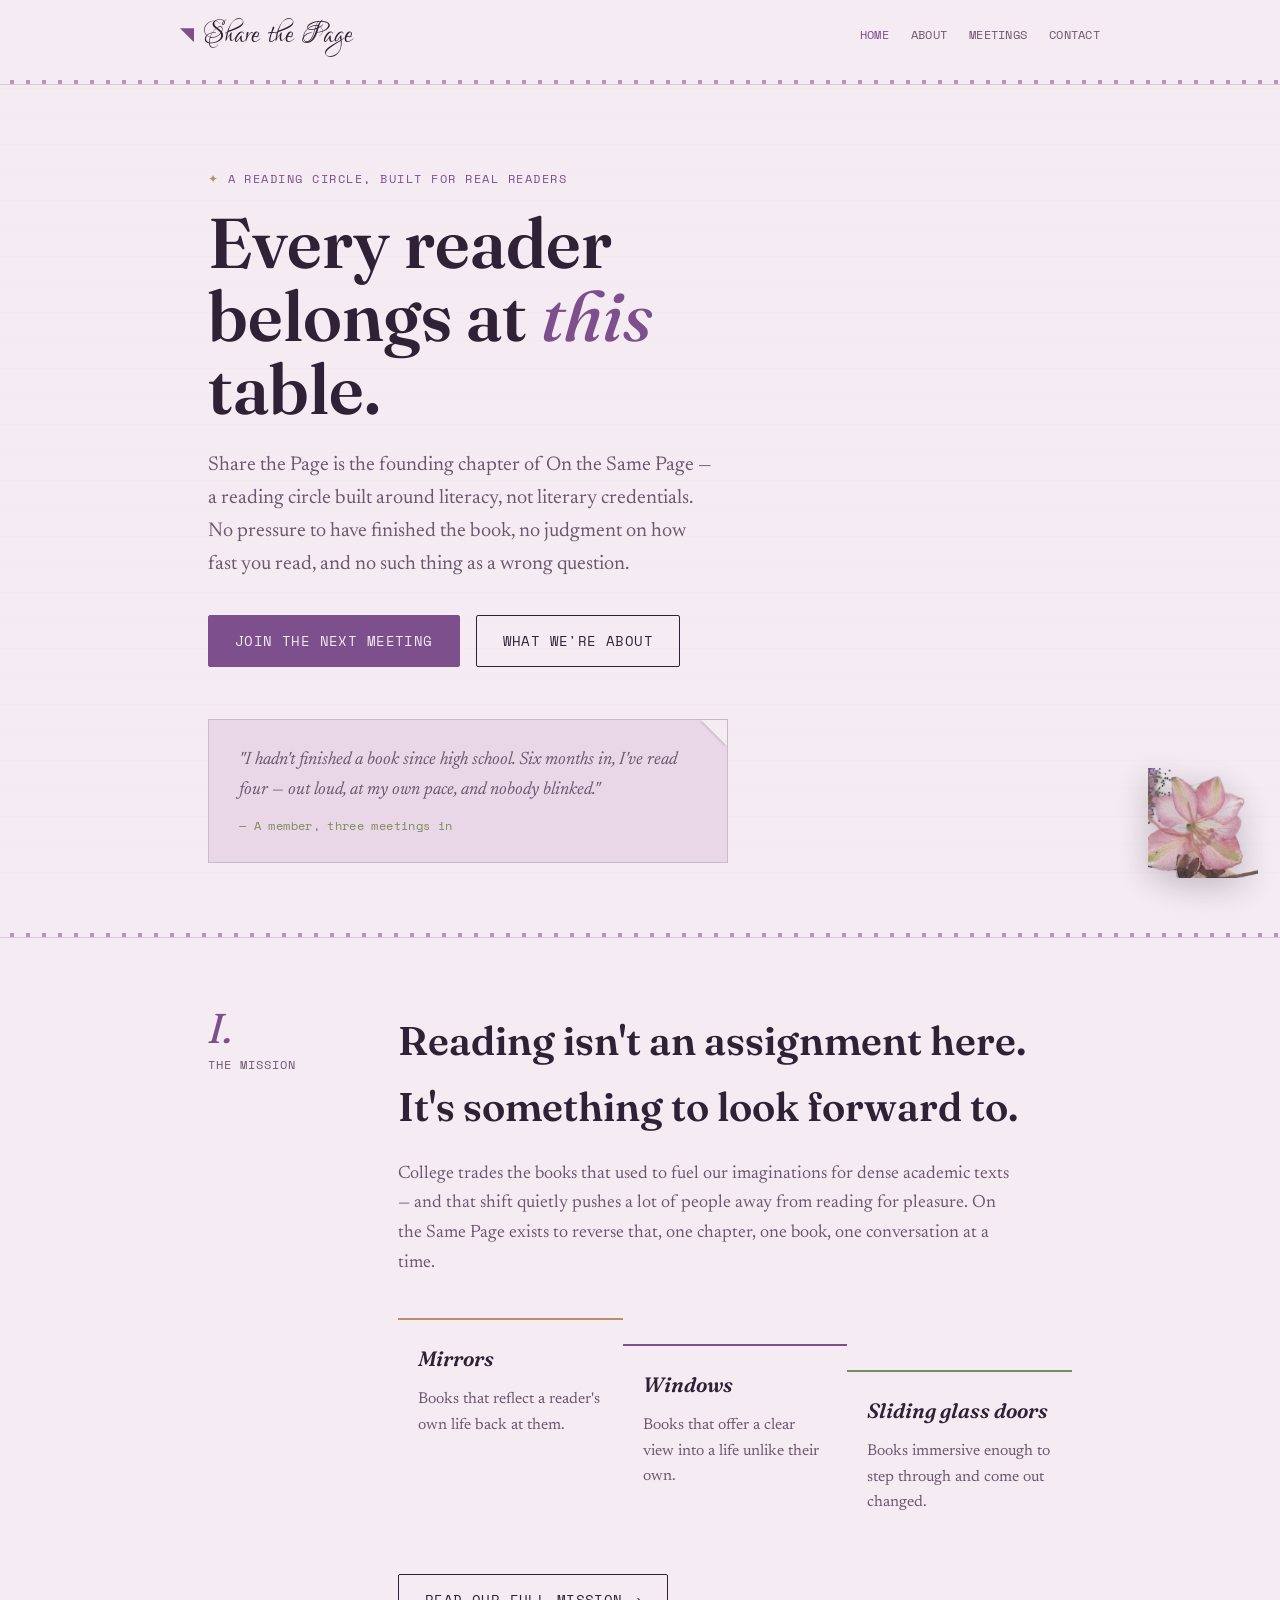
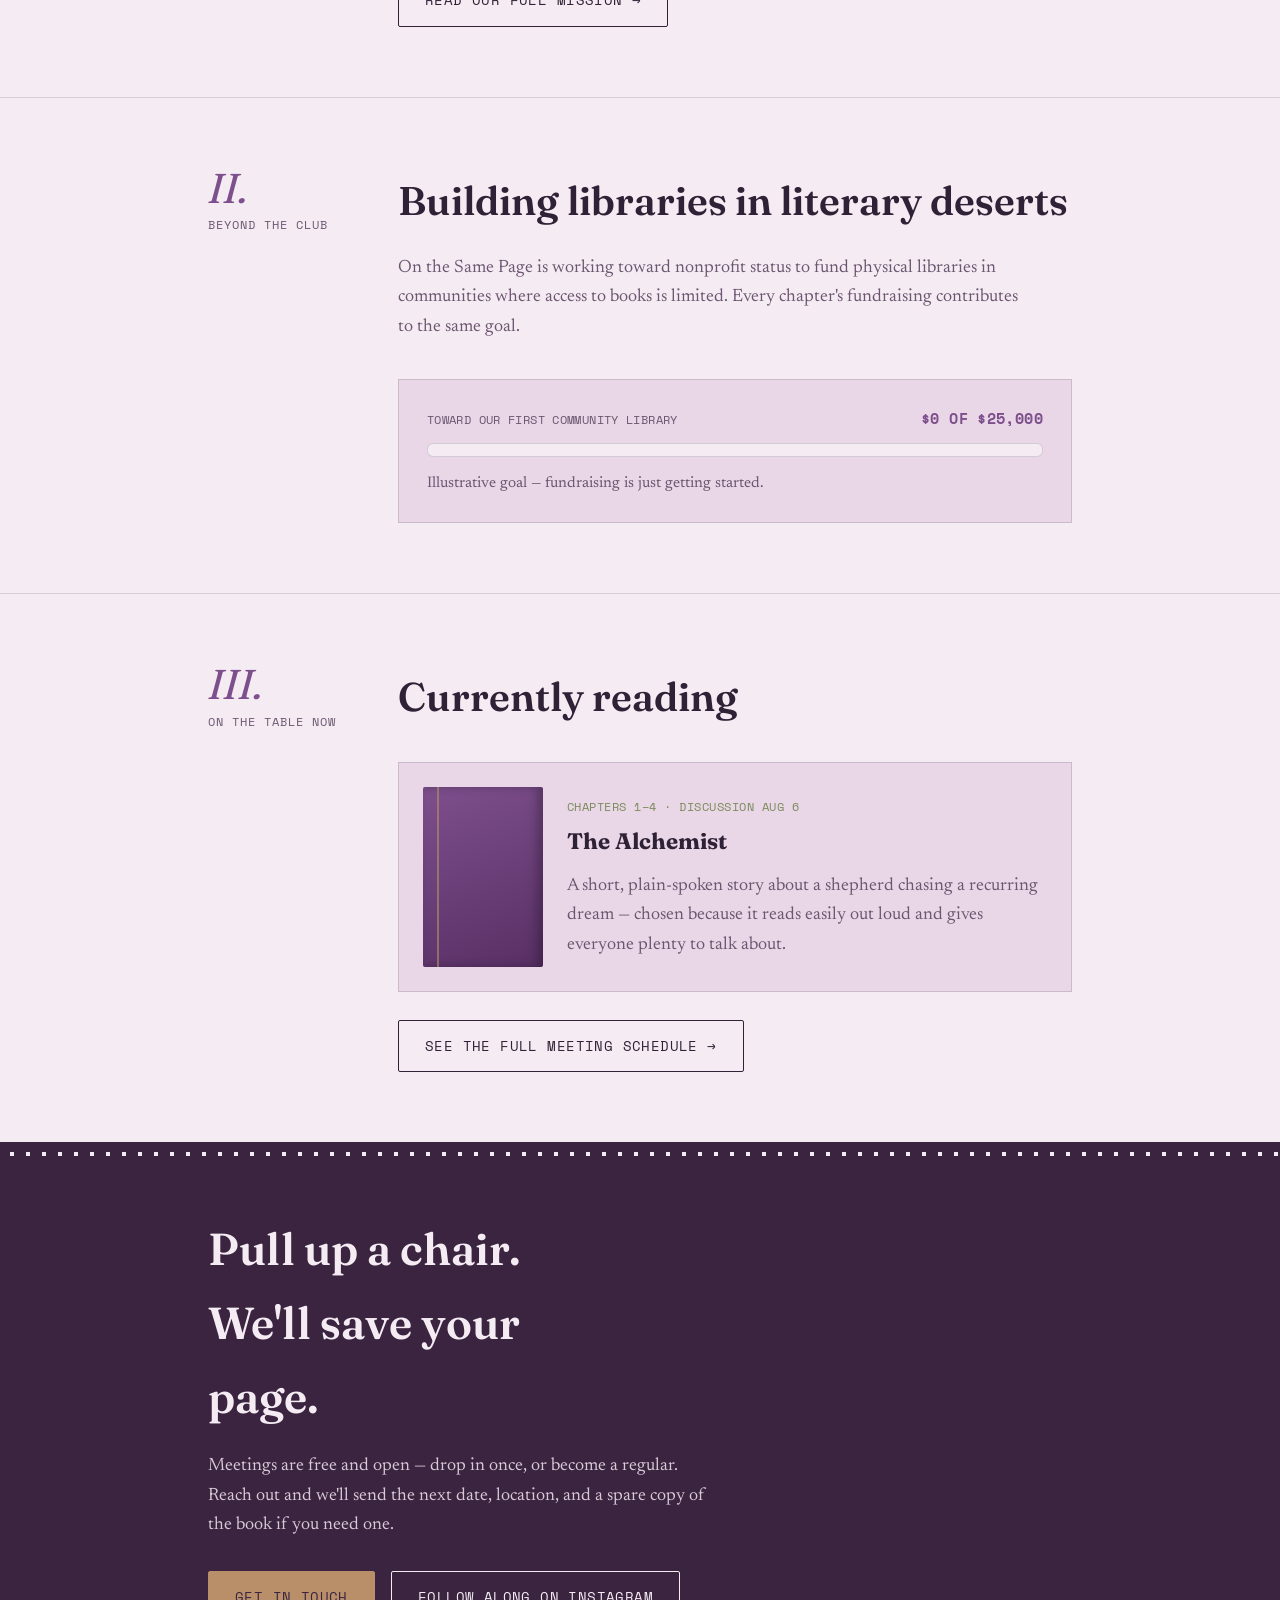
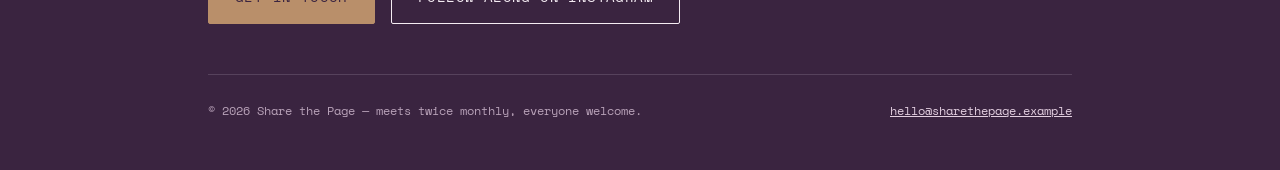
==== index.html @ f26d0d40 "Add files via upload" ====
<!DOCTYPE html>
<html lang="en">
<head>
<meta charset="UTF-8">
<meta name="viewport" content="width=device-width, initial-scale=1.0">
<title>Share the Page — A literacy-first reading circle</title>
<link rel="preconnect" href="https://fonts.googleapis.com">
<link rel="preconnect" href="https://fonts.gstatic.com" crossorigin>
<link href="https://fonts.googleapis.com/css2?family=Fraunces:ital,opsz,wght@0,9..144,400;0,9..144,600;0,9..144,700;1,9..144,500&family=Newsreader:ital,wght@0,400;0,500;1,400&family=Space+Mono:wght@400;700&family=Caveat:wght@500;700&family=Lovers+Quarrel&display=swap" rel="stylesheet">
<link rel="stylesheet" href="styles.css">
</head>
<body>

<header class="site">
  <div class="wrap nav">
    <a href="index.html" class="brand"><span class="fold"></span>Share the Page</a>
    <nav class="links">
      <a href="index.html" class="active">Home</a>
      <a href="about.html">About</a>
      <a href="meetings.html">Meetings</a>
      <a href="contact.html">Contact</a>
    </nav>
  </div>
  <div class="dot-strip"></div>
</header>

<section class="hero" id="top">
  <div class="wrap">
    <span class="eyebrow"><span class="spark">✦</span> A reading circle, built for real readers</span>
    <h1>Every reader belongs at <em>this</em> table.</h1>
    <p class="lede">Share the Page is the founding chapter of On the Same Page — a reading circle built around literacy, not literary credentials. No pressure to have finished the book, no judgment on how fast you read, and no such thing as a wrong question.</p>
    <div class="cta-row">
      <a href="contact.html" class="btn primary">Join the next meeting</a>
      <a href="about.html" class="btn ghost">What we're about</a>
    </div>
    <div class="fold-card">
      "I hadn't finished a book since high school. Six months in, I've read four — out loud, at my own pace, and nobody blinked."
      <cite>— A member, three meetings in</cite>
    </div>
  </div>
</section>

<div class="dot-strip"></div>

<section class="chapter">
  <div class="wrap chapter-grid">
    <div class="margin-col">
      <span class="num">I.</span>
      <span class="label">The mission</span>
    </div>
    <div>
      <h2>Reading isn't an assignment here. It's something to look forward to.</h2>
      <p>College trades the books that used to fuel our imaginations for dense academic texts — and that shift quietly pushes a lot of people away from reading for pleasure. On the Same Page exists to reverse that, one chapter, one book, one conversation at a time.</p>
      <div class="framework">
        <div class="framework-card">
          <h3>Mirrors</h3>
          <p>Books that reflect a reader's own life back at them.</p>
        </div>
        <div class="framework-card">
          <h3>Windows</h3>
          <p>Books that offer a clear view into a life unlike their own.</p>
        </div>
        <div class="framework-card">
          <h3>Sliding glass doors</h3>
          <p>Books immersive enough to step through and come out changed.</p>
        </div>
      </div>
      <div class="cta-row" style="margin-top:36px;">
        <a href="about.html" class="btn ghost">Read our full mission →</a>
      </div>
    </div>
  </div>
</section>

<section class="chapter">
  <div class="wrap chapter-grid">
    <div class="margin-col">
      <span class="num">II.</span>
      <span class="label">Beyond the club</span>
    </div>
    <div>
      <h2>Building libraries in literary deserts</h2>
      <p>On the Same Page is working toward nonprofit status to fund physical libraries in communities where access to books is limited. Every chapter's fundraising contributes to the same goal.</p>
      <div class="fund">
        <div class="fund-top">
          <span>Toward our first community library</span>
          <strong>$0 of $25,000</strong>
        </div>
        <div class="fund-track"><div class="fund-fill" style="width:0%;"></div></div>
        <p class="fund-note">Illustrative goal — fundraising is just getting started.</p>
      </div>
    </div>
  </div>
</section>

<section class="chapter">
  <div class="wrap chapter-grid">
    <div class="margin-col">
      <span class="num">III.</span>
      <span class="label">On the table now</span>
    </div>
    <div>
      <h2>Currently reading</h2>
      <div class="book-card">
        <div class="spine"></div>
        <div>
          <span class="meta">Chapters 1–4 · Discussion Aug 6</span>
          <h3>The Alchemist</h3>
          <p>A short, plain-spoken story about a shepherd chasing a recurring dream — chosen because it reads easily out loud and gives everyone plenty to talk about.</p>
        </div>
      </div>
      <div class="cta-row" style="margin-top:28px;">
        <a href="meetings.html" class="btn ghost">See the full meeting schedule →</a>
      </div>
    </div>
  </div>
</section>

<section class="join" id="join">
  <div class="dot-strip dark" style="position:absolute; top:0; left:0; right:0;"></div>
  <div class="wrap">
    <h2>Pull up a chair. We'll save your page.</h2>
    <p>Meetings are free and open — drop in once, or become a regular. Reach out and we'll send the next date, location, and a spare copy of the book if you need one.</p>
    <div class="cta-row">
      <a href="contact.html" class="btn primary">Get in touch</a>
      <a href="#" class="btn ghost">Follow along on Instagram</a>
    </div>
    <footer>
      <span>© 2026 Share the Page — meets twice monthly, everyone welcome.</span>
      <a href="mailto:hello@sharethepage.example">hello@sharethepage.example</a>
    </footer>
  </div>
</section>

<img src="flower.png" alt="" aria-hidden="true" class="spin-flower" id="spinFlower">

</body>
<script>
  (function(){
    var flower = document.getElementById('spinFlower');
    if(!flower) return;
    var reduceMotion = window.matchMedia('(prefers-reduced-motion: reduce)').matches;
    if(reduceMotion) return;
    var ticking = false;
    function update(){
      var angle = (window.scrollY * 0.35) % 360;
      flower.style.transform = 'rotate(' + angle + 'deg)';
      ticking = false;
    }
    window.addEventListener('scroll', function(){
      if(!ticking){
        window.requestAnimationFrame(update);
        ticking = true;
      }
    }, {passive:true});
  })();
</script>
</html>
---- styles.css ----
:root{
    --paper: #f5ecf3;
    --paper-dark: #e9d7e7;
    --ink: #2f2136;
    --ink-soft: #6c5670;
    --plum: #7d4f8c;
    --plum-deep: #582f65;
    --gold: #b98f6a;
    --moss: #7c8b5d;
    --dot-dark: #3a2440;
    --rule: rgba(47,33,54,0.16);
    --max: 920px;
  }
  *{box-sizing:border-box;}
  html{scroll-behavior:smooth;}
  body{
    margin:0;
    background:var(--paper);
    color:var(--ink);
    font-family:'Newsreader', serif;
    font-size:18px;
    line-height:1.65;
    -webkit-font-smoothing:antialiased;
  }
  @media (prefers-reduced-motion: reduce){
    html{scroll-behavior:auto;}
    *{animation-duration:0.001ms !important; transition-duration:0.001ms !important;}
  }
  a{color:var(--plum);}
  a:focus-visible, button:focus-visible{outline:2px solid var(--moss); outline-offset:3px;}

  .wrap{max-width:var(--max); margin:0 auto; padding:0 28px;}

  /* faint page texture */
  body::before{
    content:"";
    position:fixed; inset:0;
    background-image: repeating-linear-gradient(0deg, transparent, transparent 27px, rgba(47,33,54,0.025) 28px);
    pointer-events:none;
    z-index:0;
  }

  /* Y2K polka-dot strip, used as a recurring motif tying back to the pressed-flower stationery */
  .dot-strip{
    height:14px;
    background-image: radial-gradient(var(--plum) 2.2px, transparent 2.2px);
    background-size: 16px 16px;
    background-position: 4px 4px;
    opacity:0.55;
  }
  .dot-strip.dark{
    background-color:var(--dot-dark);
    background-image: radial-gradient(#f5ecf3 2.2px, transparent 2.2px);
    opacity:1;
    height:18px;
  }

  header.site{
    position:sticky; top:0; z-index:20;
    background:var(--paper);
    border-bottom:1px solid var(--rule);
  }
  .nav{
    display:flex; align-items:center; justify-content:space-between;
    padding:16px 0;
  }
  .brand{
    font-family:'Lovers Quarrel', cursive;
    font-weight:400;
    font-size:2.4rem;
    letter-spacing:0.015em;
    line-height:1;
    text-decoration:none;
    color:var(--ink);
    display:flex; align-items:center; gap:10px;
  }
  .brand .fold{
    width:14px;height:14px;
    background:var(--plum);
    clip-path: polygon(0 0, 100% 0, 100% 100%);
    display:inline-block;
  }
  nav.links{display:flex; gap:22px; font-family:'Space Mono', monospace; font-size:0.78rem; letter-spacing:0.02em;}
  nav.links a{color:var(--ink-soft); text-decoration:none; text-transform:uppercase;}
  nav.links a:hover{color:var(--plum);}
  @media (max-width:640px){ nav.links{display:none;} }
  @media (max-width:480px){ .brand{font-size:1.9rem;} }

  /* HERO */
  .hero{
    position:relative;
    padding:80px 0 60px;
    overflow:hidden;
  }
  .hero .eyebrow{
    font-family:'Space Mono', monospace;
    font-size:0.78rem;
    letter-spacing:0.12em;
    text-transform:uppercase;
    color:var(--plum);
    margin-bottom:18px;
    display:inline-flex;
    align-items:center;
    gap:8px;
  }
  .hero .eyebrow .spark{color:var(--gold); font-size:0.95em;}
  .hero h1{
    font-family:'Fraunces', serif;
    font-optical-sizing:auto;
    font-weight:600;
    font-size:clamp(2.6rem, 6vw, 4.4rem);
    line-height:1.03;
    margin:0 0 24px;
    max-width:11ch;
  }
  .hero h1 em{
    font-style:italic;
    font-weight:500;
    color:var(--plum);
  }
  .hero p.lede{
    font-size:1.25rem;
    color:var(--ink-soft);
    max-width:46ch;
    margin:0 0 34px;
  }
  .cta-row{display:flex; gap:16px; flex-wrap:wrap;}
  .btn{
    font-family:'Space Mono', monospace;
    font-size:0.85rem;
    letter-spacing:0.03em;
    text-transform:uppercase;
    text-decoration:none;
    padding:14px 26px;
    border-radius:2px;
    display:inline-block;
    border:1px solid var(--ink);
    transition:transform 0.15s ease, background 0.15s ease, color 0.15s ease;
  }
  .btn.primary{background:var(--plum); border-color:var(--plum); color:var(--paper);}
  .btn.primary:hover{background:var(--plum-deep); transform:translateY(-1px);}
  .btn.ghost{color:var(--ink); background:transparent;}
  .btn.ghost:hover{background:var(--ink); color:var(--paper); transform:translateY(-1px);}

  /* Dog-eared card signature, used in hero */
  .fold-card{
    margin-top:52px;
    background:var(--paper-dark);
    border:1px solid var(--rule);
    padding:26px 30px;
    max-width:520px;
    position:relative;
    font-family:'Newsreader', serif;
    font-style:italic;
    color:var(--ink-soft);
  }
  .fold-card::after{
    content:"";
    position:absolute; top:0; right:0;
    width:0; height:0;
    border-style:solid;
    border-width:0 26px 26px 0;
    border-color:transparent var(--paper) transparent transparent;
    filter:drop-shadow(-1px 1px 1px rgba(0,0,0,0.14));
  }
  .fold-card cite{
    display:block; margin-top:10px; font-style:normal;
    font-family:'Space Mono', monospace; font-size:0.75rem; color:var(--moss); letter-spacing:0.03em;
  }

  /* CHAPTER layout: marginalia + content */
  .chapter{
    padding:70px 0;
    border-top:1px solid var(--rule);
    position:relative;
  }
  .chapter-grid{
    display:grid;
    grid-template-columns: 150px 1fr;
    gap:40px;
  }
  @media (max-width:760px){
    .chapter-grid{grid-template-columns:1fr;}
    .margin-col{margin-bottom:22px;}
  }
  .margin-col{
    font-family:'Space Mono', monospace;
    font-size:0.78rem;
    color:var(--ink-soft);
  }
  .margin-col .num{
    font-family:'Fraunces', serif;
    font-style:italic;
    font-size:2.6rem;
    color:var(--plum);
    display:block;
    line-height:1;
    margin-bottom:6px;
  }
  .margin-col .label{text-transform:uppercase; letter-spacing:0.08em;}

  .chapter h2{
    font-family:'Fraunces', serif;
    font-weight:600;
    font-size:clamp(1.8rem, 3.4vw, 2.5rem);
    margin:0 0 20px;
  }
  .chapter p{color:var(--ink-soft); max-width:62ch;}

  /* scribble annotation - signature detail */
  .scribble{
    font-family:'Caveat', cursive;
    font-size:1.35rem;
    color:var(--moss);
    display:inline-block;
    transform:rotate(-2deg);
    margin-top:6px;
  }
  .scribble .butterfly{font-family: initial; font-style:normal;}

  .pillars{
    display:grid;
    grid-template-columns:repeat(3, 1fr);
    gap:26px;
    margin-top:36px;
  }
  @media (max-width:700px){ .pillars{grid-template-columns:1fr;} }
  .pillar{
    border-left:2px solid var(--gold);
    padding-left:18px;
  }
  .pillar h3{
    font-family:'Fraunces', serif;
    font-weight:600;
    font-size:1.15rem;
    margin:0 0 8px;
  }
  .pillar p{margin:0; font-size:0.98rem;}

  /* How it works - steps as book stages, not generic numbers, since a meeting genuinely has a sequence */
  .steps{list-style:none; padding:0; margin:36px 0 0; counter-reset:step;}
  .steps li{
    counter-increment:step;
    display:grid;
    grid-template-columns:56px 1fr;
    gap:18px;
    padding:20px 0;
    border-top:1px dashed var(--rule);
  }
  .steps li:first-child{border-top:none;}
  .steps li::before{
    content: counter(step);
    font-family:'Fraunces', serif;
    font-style:italic;
    font-size:1.6rem;
    color:var(--gold);
  }
  .steps h3{margin:0 0 4px; font-family:'Fraunces', serif; font-weight:600; font-size:1.1rem;}
  .steps p{margin:0; color:var(--ink-soft); font-size:0.98rem;}

  /* Currently reading card */
  .book-card{
    display:grid;
    grid-template-columns:120px 1fr;
    gap:24px;
    background:var(--paper-dark);
    border:1px solid var(--rule);
    padding:24px;
    margin-top:32px;
    align-items:center;
  }
  @media (max-width:600px){ .book-card{grid-template-columns:1fr;} }
  .spine{
    width:100%;
    aspect-ratio:2/3;
    background: linear-gradient(160deg, var(--plum), var(--plum-deep));
    border-radius:2px;
    position:relative;
    box-shadow: inset -6px 0 10px rgba(0,0,0,0.25);
  }
  .spine::after{
    content:"";
    position:absolute; left:14px; top:0; bottom:0; width:2px;
    background:var(--gold); opacity:0.6;
  }
  .book-card h3{font-family:'Fraunces', serif; font-size:1.4rem; margin:0 0 4px;}
  .book-card .meta{font-family:'Space Mono', monospace; font-size:0.78rem; color:var(--moss); text-transform:uppercase; letter-spacing:0.04em;}
  .book-card p{margin:12px 0 0; color:var(--ink-soft);}

  .schedule{margin-top:28px; border-top:1px solid var(--rule);}
  .schedule .row{
    display:flex; justify-content:space-between; gap:16px;
    padding:14px 0; border-bottom:1px solid var(--rule);
    font-family:'Space Mono', monospace; font-size:0.85rem;
  }
  .schedule .row span:first-child{color:var(--ink-soft);}

  /* voices/testimonials as marginalia notes */
  .voices{
    margin-top:36px;
    display:grid;
    grid-template-columns:repeat(3,1fr);
    gap:28px;
  }
  @media (max-width:760px){ .voices{grid-template-columns:1fr;} }
  .voice{
    background:transparent;
    border-left:2px solid var(--rule);
    padding-left:16px;
  }
  .voice p{font-style:italic; color:var(--ink); margin:0 0 8px;}
  .voice .who{font-family:'Space Mono', monospace; font-size:0.75rem; color:var(--ink-soft); text-transform:uppercase; letter-spacing:0.03em;}

  /* Join / footer — dark plum with cream polka dots, echoing the brown polka-dot fabric reference */
  .join{
    background:var(--dot-dark);
    color:var(--paper);
    padding:70px 0 50px;
    position:relative;
  }
  .join h2{
    font-family:'Fraunces', serif;
    font-weight:600;
    font-size:clamp(1.9rem, 4vw, 2.8rem);
    margin:0 0 18px;
    max-width:14ch;
  }
  .join p{color:#d9c8d6; max-width:50ch; margin:0 0 30px;}
  .join .btn.primary{background:var(--gold); border-color:var(--gold); color:var(--dot-dark);}
  .join .btn.primary:hover{background:#cba374;}
  .join .btn.ghost{border-color:var(--paper); color:var(--paper);}
  .join .btn.ghost:hover{background:var(--paper); color:var(--dot-dark);}

  footer{
    border-top:1px solid rgba(245,236,243,0.15);
    margin-top:50px;
    padding-top:26px;
    display:flex; justify-content:space-between; flex-wrap:wrap; gap:12px;
    font-family:'Space Mono', monospace; font-size:0.75rem; color:#b8a2b8;
  }
  footer a{color:#e3cfe0;}

/* interior page banner (About / Meetings / Contact) — smaller than the homepage hero */
.page-hero{
  padding:56px 0 44px;
}
.page-hero h1{
  font-family:'Fraunces', serif;
  font-weight:600;
  font-size:clamp(2.2rem, 5vw, 3.2rem);
  line-height:1.05;
  margin:0 0 14px;
}
.page-hero p.lede{
  font-size:1.15rem;
  color:var(--ink-soft);
  max-width:52ch;
  margin:0;
}

nav.links a.active{color:var(--plum);}

/* brand lockup with parent-org tag */
.brand-block{display:flex; flex-direction:column; gap:3px;}
.brand-sub{
  font-family:'Space Mono', monospace;
  font-size:0.66rem;
  letter-spacing:0.09em;
  text-transform:uppercase;
  color:var(--ink-soft);
  text-decoration:none;
  padding-left:26px;
}
.brand-sub:hover{color:var(--plum);}

/* Mirrors / Windows / Sliding Glass Doors triptych */
.panes{
  display:grid;
  grid-template-columns:repeat(3, 1fr);
  margin-top:36px;
  border-top:1px solid var(--rule);
}
@media (max-width:760px){ .panes{grid-template-columns:1fr;} }
.pane{
  padding:22px 24px;
  border-left:1px solid var(--rule);
  border-bottom:1px solid var(--rule);
}
.pane:first-child{border-left:none;}
@media (max-width:760px){ .pane{border-left:none;} }
.pane .pane-label{
  font-family:'Space Mono', monospace;
  font-size:0.7rem;
  letter-spacing:0.1em;
  text-transform:uppercase;
  color:var(--gold);
  display:block;
  margin-bottom:10px;
}
.pane h3{
  font-family:'Fraunces', serif;
  font-style:italic;
  font-weight:500;
  font-size:1.3rem;
  margin:0 0 10px;
}
.pane p{margin:0; font-size:0.96rem; color:var(--ink-soft);}

/* chapter / branch directory */
.directory{margin-top:28px; border-top:1px solid var(--rule);}
.directory .row{
  display:grid;
  grid-template-columns: 1.4fr 1fr 1fr;
  gap:16px;
  padding:16px 0;
  border-bottom:1px solid var(--rule);
  align-items:center;
}
@media (max-width:600px){ .directory .row{grid-template-columns:1fr; gap:4px; padding:14px 0;} }
.directory .row .school{font-family:'Fraunces', serif; font-weight:600; font-size:1.05rem;}
.directory .row .place{font-family:'Newsreader', serif; font-style:italic; color:var(--ink-soft); font-size:0.95rem;}
.directory .row .status{
  font-family:'Space Mono', monospace;
  font-size:0.72rem;
  letter-spacing:0.05em;
  text-transform:uppercase;
  justify-self:end;
}
@media (max-width:600px){ .directory .row .status{justify-self:start;} }
.status.active{color:var(--moss);}
.status.open{color:var(--gold);}

/* library fund */
.fund-box{
  margin-top:32px;
  background:var(--paper-dark);
  border:1px solid var(--rule);
  padding:28px 30px;
}
.fund-box .fund-label{
  font-family:'Space Mono', monospace;
  font-size:0.72rem;
  letter-spacing:0.06em;
  text-transform:uppercase;
  color:var(--ink-soft);
  display:flex;
  justify-content:space-between;
  margin-bottom:10px;
}
.fund-track{
  height:10px;
  background:rgba(47,33,54,0.1);
  border-radius:6px;
  overflow:hidden;
}
.fund-fill{
  height:100%;
  background:linear-gradient(90deg, var(--gold), var(--plum));
  border-radius:6px 0 0 6px;
}
.fund-box .fund-note{
  margin:14px 0 0;
  font-size:0.92rem;
  color:var(--ink-soft);
}

/* ===== On the Same Page network additions ===== */

/* Mirrors / Windows / Sliding Glass Doors framework — staggered, not a generic icon grid */
.framework{
  margin-top:40px;
  display:grid;
  grid-template-columns:repeat(3, 1fr);
  gap:0;
}
@media (max-width:760px){ .framework{grid-template-columns:1fr; gap:24px;} }
.framework-card{
  padding:22px 20px;
  border-top:2px solid var(--gold);
  position:relative;
}
.framework-card:nth-child(2){ margin-top:26px; border-top-color:var(--plum); }
.framework-card:nth-child(3){ margin-top:52px; border-top-color:var(--moss); }
@media (max-width:760px){ .framework-card:nth-child(2), .framework-card:nth-child(3){ margin-top:0; } }
.framework-card h3{
  font-family:'Fraunces', serif; font-style:italic; font-weight:600;
  font-size:1.3rem; margin:0 0 10px;
}
.framework-card p{margin:0; font-size:0.98rem; color:var(--ink-soft);}
.framework-attrib{
  margin-top:28px;
  font-family:'Space Mono', monospace;
  font-size:0.75rem;
  color:var(--ink-soft);
  letter-spacing:0.02em;
}

/* Chapter shelf — branches shown as book spines on a shelf */
.shelf{
  margin-top:40px;
  display:flex;
  gap:14px;
  align-items:flex-end;
  padding-bottom:14px;
  border-bottom:3px solid var(--ink);
  flex-wrap:wrap;
}
.shelf-spine{
  width:76px;
  height:210px;
  border-radius:2px;
  display:flex; align-items:flex-end; justify-content:center;
  padding-bottom:14px;
  text-align:center;
}
.shelf-spine.filled{
  background:linear-gradient(160deg, var(--plum), var(--plum-deep));
  box-shadow: inset -6px 0 10px rgba(0,0,0,0.25);
}
.shelf-spine.open{
  border:2px dashed var(--rule);
  background:transparent;
}
.shelf-spine span{
  font-family:'Space Mono', monospace;
  font-size:0.68rem;
  letter-spacing:0.03em;
  text-transform:uppercase;
  writing-mode:vertical-rl;
  color:var(--paper);
}
.shelf-spine.open span{ color:var(--ink-soft); }
.shelf-caption{
  margin-top:16px;
  font-family:'Space Mono', monospace;
  font-size:0.8rem;
  color:var(--ink-soft);
}

/* Library fund progress — styled like a bookmark ribbon filling in */
.fund{
  margin-top:36px;
  background:var(--paper-dark);
  border:1px solid var(--rule);
  padding:26px 28px;
}
.fund-top{
  display:flex; justify-content:space-between; align-items:baseline; flex-wrap:wrap; gap:8px;
  font-family:'Space Mono', monospace; font-size:0.78rem; text-transform:uppercase; letter-spacing:0.03em;
  color:var(--ink-soft); margin-bottom:12px;
}
.fund-top strong{color:var(--plum); font-size:0.95rem;}
.fund-track{
  height:14px;
  background:var(--paper);
  border:1px solid var(--rule);
  position:relative;
  overflow:hidden;
}
.fund-fill{
  height:100%;
  background:repeating-linear-gradient(45deg, var(--gold), var(--gold) 8px, #c9a479 8px, #c9a479 16px);
}
.fund-note{margin:14px 0 0; font-size:0.95rem; color:var(--ink-soft);}

/* small tag used to distinguish parent org vs. local chapter mentions */
.org-tag{
  font-family:'Space Mono', monospace;
  font-size:0.7rem;
  text-transform:uppercase;
  letter-spacing:0.05em;
  color:var(--moss);
  border:1px solid var(--moss);
  padding:3px 8px;
  border-radius:20px;
  display:inline-block;
}

/* Scroll-spinning pressed flower — decorative, home page only */
.spin-flower{
  position:fixed;
  bottom:22px;
  right:22px;
  width:110px;
  height:auto;
  opacity:0.94;
  pointer-events:none;
  z-index:15;
  filter:drop-shadow(0 8px 16px rgba(47,33,54,0.28));
  will-change:transform;
}
@media (max-width:640px){
  .spin-flower{ width:64px; bottom:14px; right:14px; }
}
@media (prefers-reduced-motion: reduce){
  .spin-flower{ transition:none; }
}
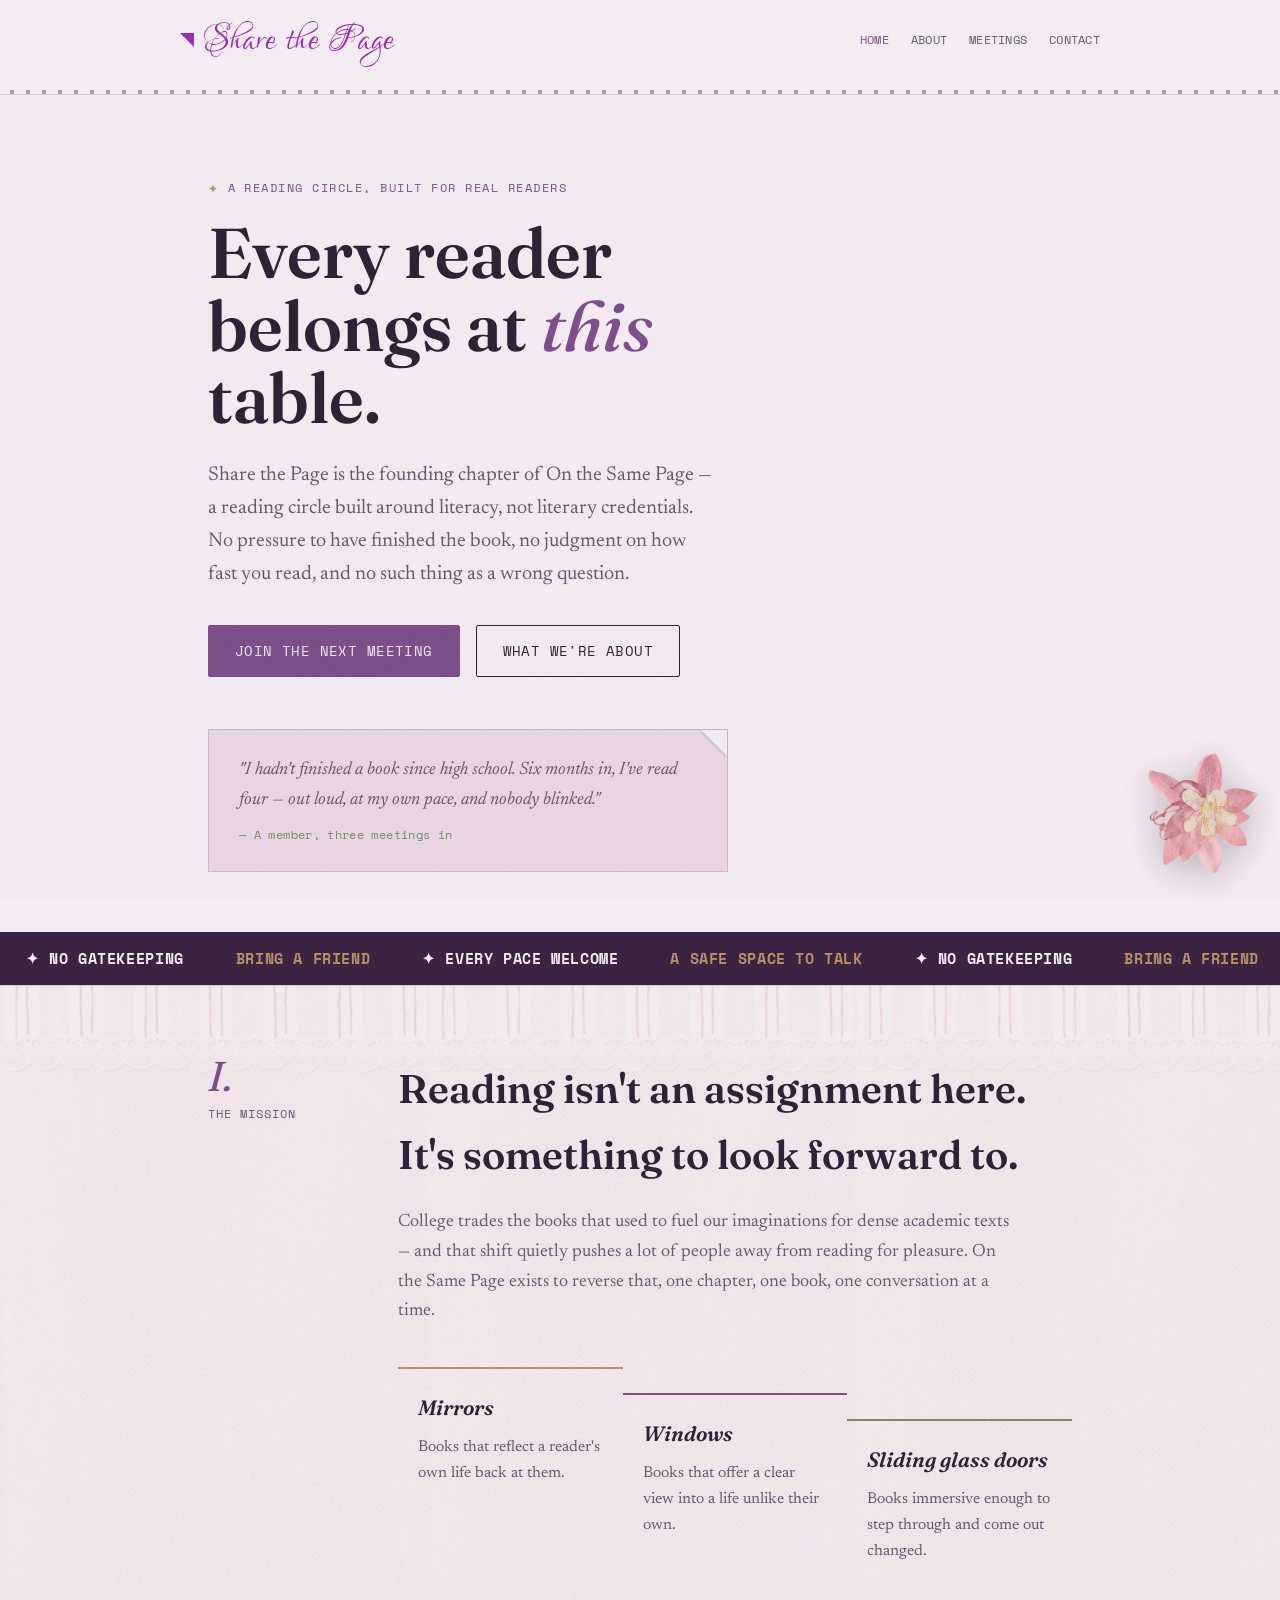
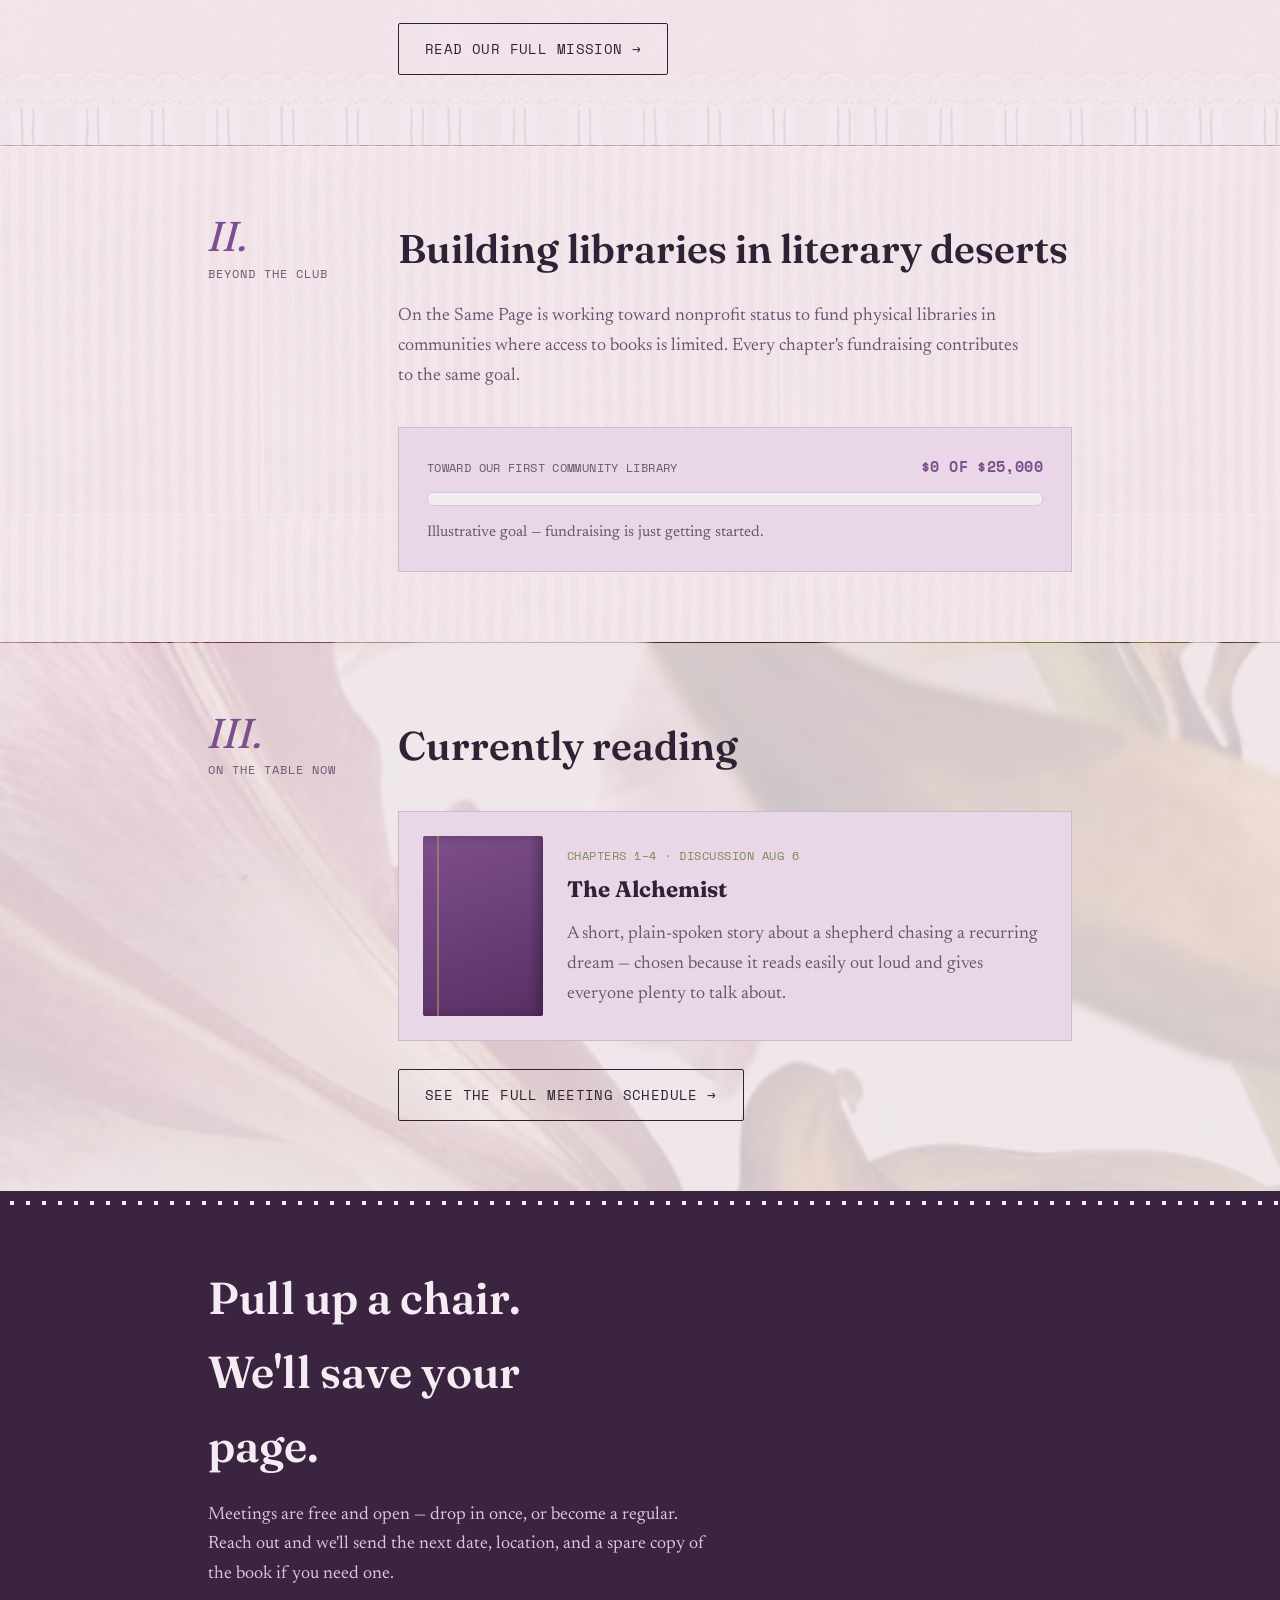
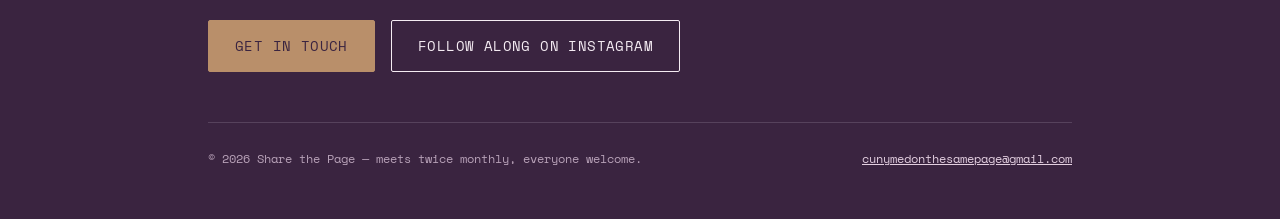
==== commit 8f3170bb: "Add files via upload" ====
--- a/index.html
+++ b/index.html
@@ -9,7 +9,7 @@
 <link href="https://fonts.googleapis.com/css2?family=Fraunces:ital,opsz,wght@0,9..144,400;0,9..144,600;0,9..144,700;1,9..144,500&family=Newsreader:ital,wght@0,400;0,500;1,400&family=Space+Mono:wght@400;700&family=Caveat:wght@500;700&family=Lovers+Quarrel&display=swap" rel="stylesheet">
 <link rel="stylesheet" href="styles.css">
 </head>
-<body>
+<body class="paper-texture">
 
 <header class="site">
   <div class="wrap nav">
@@ -20,6 +20,15 @@
       <a href="meetings.html">Meetings</a>
       <a href="contact.html">Contact</a>
     </nav>
+    <button class="menu-btn" id="menuBtn" aria-label="Open menu" aria-expanded="false">
+      <span></span><span></span><span></span>
+    </button>
+  </div>
+  <div class="mobile-menu" id="mobileMenu">
+      <a href="index.html" class="active">Home</a>
+      <a href="about.html">About</a>
+      <a href="meetings.html">Meetings</a>
+      <a href="contact.html">Contact</a>
   </div>
   <div class="dot-strip"></div>
 </header>
@@ -40,9 +49,20 @@
   </div>
 </section>
 
-<div class="dot-strip"></div>
+<div class="marquee-band">
+  <div class="mq-track">
+    <span class="a">✦ No gatekeeping</span>
+    <span class="b">Bring a friend</span>
+    <span class="a">✦ Every pace welcome</span>
+    <span class="b">A safe space to talk</span>
+    <span class="a">✦ No gatekeeping</span>
+    <span class="b">Bring a friend</span>
+    <span class="a">✦ Every pace welcome</span>
+    <span class="b">A safe space to talk</span>
+  </div>
+</div>
 
-<section class="chapter">
+<section class="chapter wallpaper mission-bg">
   <div class="wrap chapter-grid">
     <div class="margin-col">
       <span class="num">I.</span>
@@ -72,7 +92,7 @@
   </div>
 </section>
 
-<section class="chapter">
+<section class="chapter wallpaper beyond-bg">
   <div class="wrap chapter-grid">
     <div class="margin-col">
       <span class="num">II.</span>
@@ -93,7 +113,7 @@
   </div>
 </section>
 
-<section class="chapter">
+<section class="chapter wallpaper reading-bg">
   <div class="wrap chapter-grid">
     <div class="margin-col">
       <span class="num">III.</span>
@@ -123,17 +143,29 @@
     <p>Meetings are free and open — drop in once, or become a regular. Reach out and we'll send the next date, location, and a spare copy of the book if you need one.</p>
     <div class="cta-row">
       <a href="contact.html" class="btn primary">Get in touch</a>
-      <a href="#" class="btn ghost">Follow along on Instagram</a>
+      <a href="https://www.instagram.com/sd_onthesamepage/" class="btn ghost" target="_blank" rel="noopener">Follow along on Instagram</a>
     </div>
     <footer>
       <span>© 2026 Share the Page — meets twice monthly, everyone welcome.</span>
-      <a href="mailto:hello@sharethepage.example">hello@sharethepage.example</a>
+      <a href="mailto:cunymedonthesamepage@gmail.com">cunymedonthesamepage@gmail.com</a>
     </footer>
   </div>
 </section>
 
 <img src="flower.png" alt="" aria-hidden="true" class="spin-flower" id="spinFlower">
 
+<script>
+  (function(){
+    var btn = document.getElementById('menuBtn');
+    var menu = document.getElementById('mobileMenu');
+    if(!btn || !menu) return;
+    btn.addEventListener('click', function(){
+      var isOpen = menu.classList.toggle('open');
+      btn.classList.toggle('open', isOpen);
+      btn.setAttribute('aria-expanded', isOpen ? 'true' : 'false');
+    });
+  })();
+</script>
 </body>
 <script>
   (function(){
--- a/styles.css
+++ b/styles.css
@@ -4,6 +4,7 @@
     --ink: #2f2136;
     --ink-soft: #6c5670;
     --plum: #7d4f8c;
+    --plum-vivid: #9a2fb0;
     --plum-deep: #582f65;
     --gold: #b98f6a;
     --moss: #7c8b5d;
@@ -67,16 +68,16 @@
   .brand{
     font-family:'Lovers Quarrel', cursive;
     font-weight:400;
-    font-size:2.4rem;
+    font-size:3rem;
     letter-spacing:0.015em;
     line-height:1;
     text-decoration:none;
-    color:var(--ink);
+    color:var(--plum-vivid);
     display:flex; align-items:center; gap:10px;
   }
   .brand .fold{
     width:14px;height:14px;
-    background:var(--plum);
+    background:var(--plum-vivid);
     clip-path: polygon(0 0, 100% 0, 100% 100%);
     display:inline-block;
   }
@@ -84,7 +85,7 @@
   nav.links a{color:var(--ink-soft); text-decoration:none; text-transform:uppercase;}
   nav.links a:hover{color:var(--plum);}
   @media (max-width:640px){ nav.links{display:none;} }
-  @media (max-width:480px){ .brand{font-size:1.9rem;} }
+  @media (max-width:480px){ .brand{font-size:2.3rem;} }
 
   /* HERO */
   .hero{
@@ -595,3 +596,130 @@
 @media (prefers-reduced-motion: reduce){
   .spin-flower{ transition:none; }
 }
+
+/* ===== Home page: paper filter + marquee + section wallpapers ===== */
+
+body.paper-texture::before{
+  content:"";
+  position:fixed; inset:0;
+  z-index:1;
+  pointer-events:none;
+  opacity:0.55;
+  mix-blend-mode:multiply;
+  background-image:url("data:image/svg+xml;utf8,<svg xmlns='http://www.w3.org/2000/svg' width='180' height='180'><filter id='n'><feTurbulence type='fractalNoise' baseFrequency='0.85' numOctaves='2' stitchTiles='stitch'/><feColorMatrix type='matrix' values='0 0 0 0 0.18  0 0 0 0 0.13  0 0 0 0 0.21  0 0 0 0.06 0'/></filter><rect width='100%25' height='100%25' filter='url(%23n)'/></svg>");
+}
+
+@keyframes marquee-scroll3 { from{transform:translateX(0);} to{transform:translateX(-50%);} }
+.marquee-band{
+  background:var(--dot-dark);
+  padding:14px 0;
+  overflow:hidden;
+  position:relative;
+  z-index:2;
+}
+.marquee-band .mq-track{
+  display:flex;
+  width:max-content;
+  animation: marquee-scroll3 20s linear infinite;
+}
+@media (prefers-reduced-motion: reduce){ .marquee-band .mq-track{ animation:none; } }
+.marquee-band span{
+  font-family:'Space Mono', monospace;
+  font-weight:700;
+  font-size:0.95rem;
+  text-transform:uppercase;
+  letter-spacing:0.04em;
+  white-space:nowrap;
+  padding:0 26px;
+}
+.marquee-band span.a{ color:var(--paper); }
+.marquee-band span.b{ color:var(--gold); }
+
+.chapter.wallpaper{
+  position:relative;
+  background-repeat:repeat;
+}
+.chapter.wallpaper::before{
+  content:"";
+  position:absolute; inset:0;
+  background:rgba(245,236,243,0.82);
+}
+.chapter.wallpaper > .wrap{ position:relative; z-index:2; }
+
+.chapter.wallpaper.mission-bg{
+  background-image:url('mission-pattern.jpg');
+  background-size:auto 100%;
+  background-repeat:repeat-x;
+}
+.chapter.wallpaper.beyond-bg{
+  background-image:url('stripe.jpg');
+  background-size:260px;
+}
+.chapter.wallpaper.reading-bg{
+  background-image:url('lily.jpg');
+  background-size:cover;
+  background-position:center;
+}
+
+/* Chapter-opening treatment for "Share the Page" intro on the About page */
+.chapter-lead{
+  font-family:'Henny Penny', cursive;
+  font-size:1.65em;
+  line-height:0.85;
+  color:var(--plum-vivid);
+  margin-right:0.1em;
+  vertical-align:-0.08em;
+  letter-spacing:0.01em;
+}
+
+/* ===== Mobile hamburger menu ===== */
+.menu-btn{
+  display:none;
+  flex-direction:column;
+  justify-content:center;
+  gap:5px;
+  width:32px;
+  height:32px;
+  background:none;
+  border:none;
+  cursor:pointer;
+  padding:0;
+}
+.menu-btn span{
+  display:block;
+  width:100%;
+  height:2px;
+  background:var(--ink);
+  transition:transform 0.2s ease, opacity 0.2s ease;
+}
+.menu-btn.open span:nth-child(1){ transform:translateY(7px) rotate(45deg); }
+.menu-btn.open span:nth-child(2){ opacity:0; }
+.menu-btn.open span:nth-child(3){ transform:translateY(-7px) rotate(-45deg); }
+
+.mobile-menu{
+  display:none;
+  flex-direction:column;
+  background:var(--paper-dark);
+  border-bottom:1px solid var(--rule);
+  overflow:hidden;
+  max-height:0;
+  transition:max-height 0.25s ease;
+}
+.mobile-menu.open{ max-height:280px; }
+.mobile-menu a{
+  padding:16px 28px;
+  font-family:'Space Mono', monospace;
+  font-size:0.85rem;
+  text-transform:uppercase;
+  letter-spacing:0.03em;
+  color:var(--ink-soft);
+  text-decoration:none;
+  border-top:1px solid var(--rule);
+}
+.mobile-menu a.active{ color:var(--plum-vivid); }
+
+@media (max-width:640px){
+  nav.links{ display:none; }
+  .menu-btn{ display:flex; }
+  .mobile-menu.open{ display:flex; }
+}
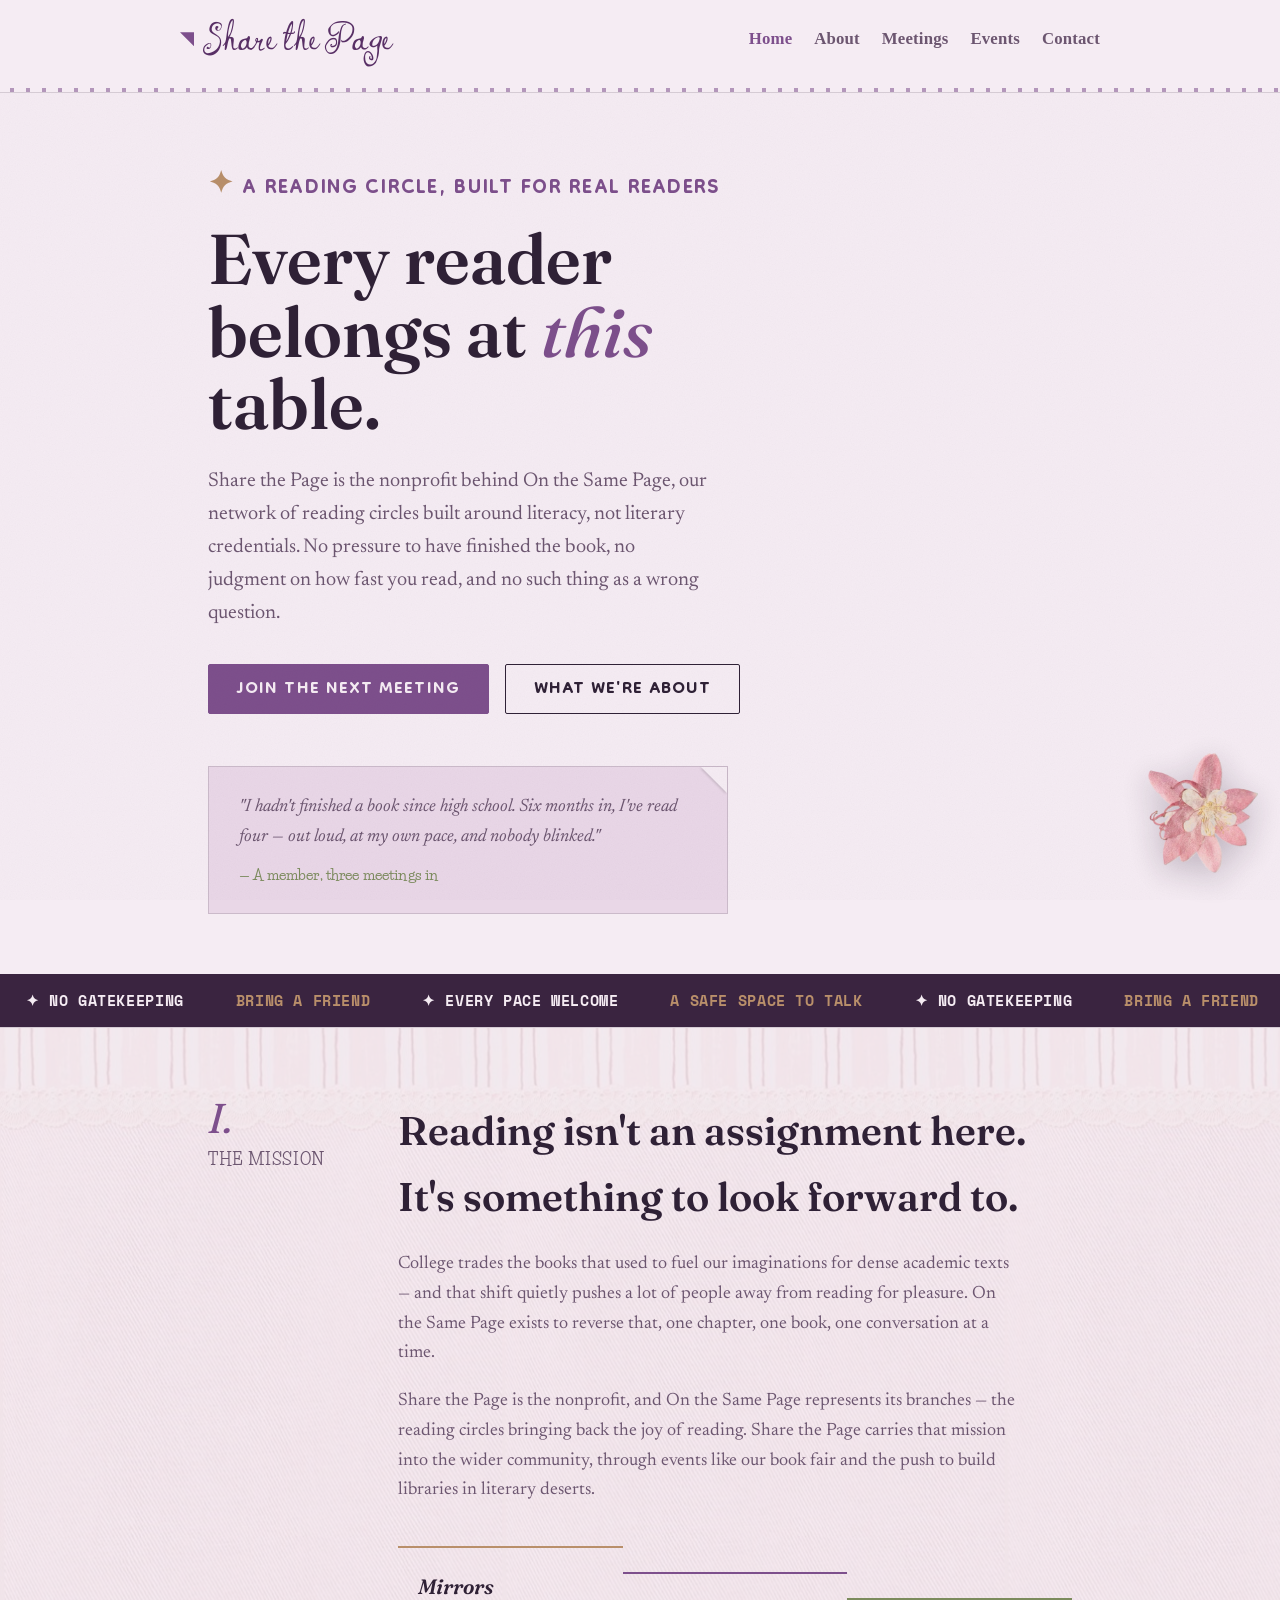
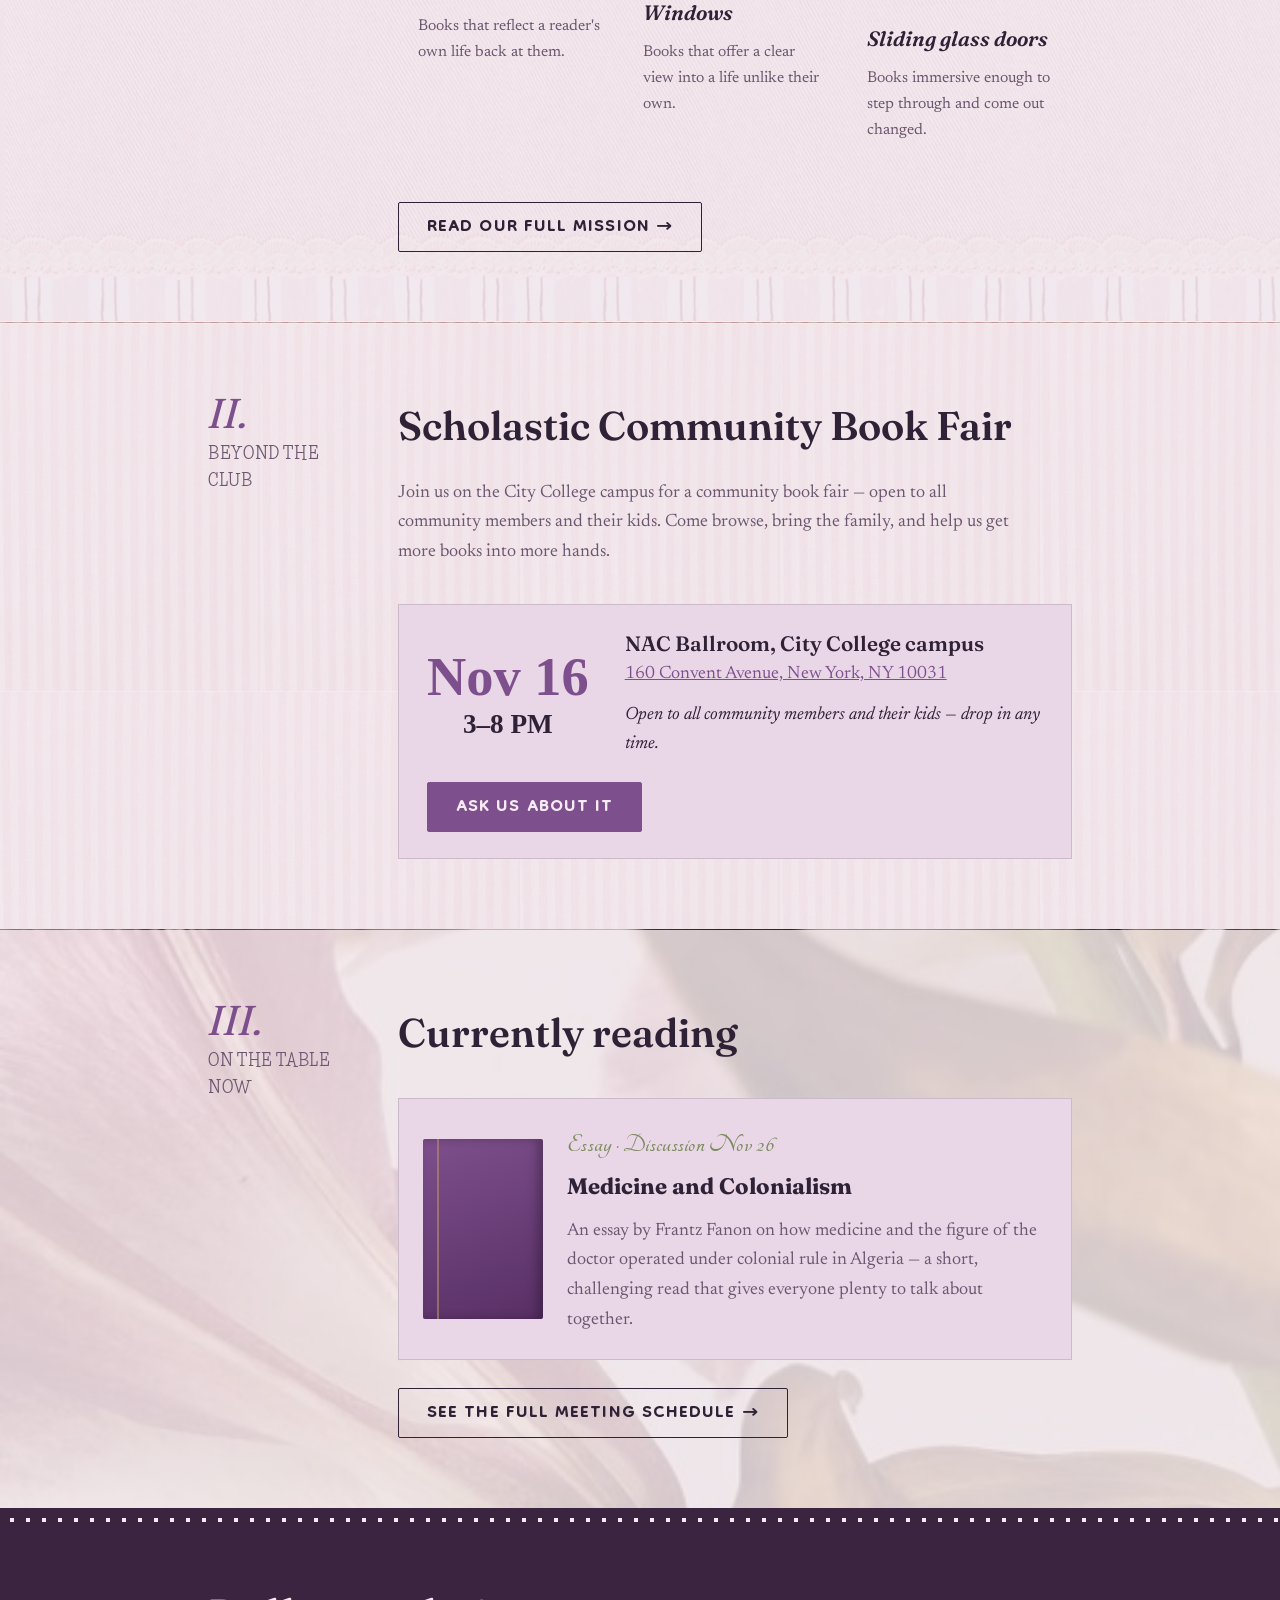
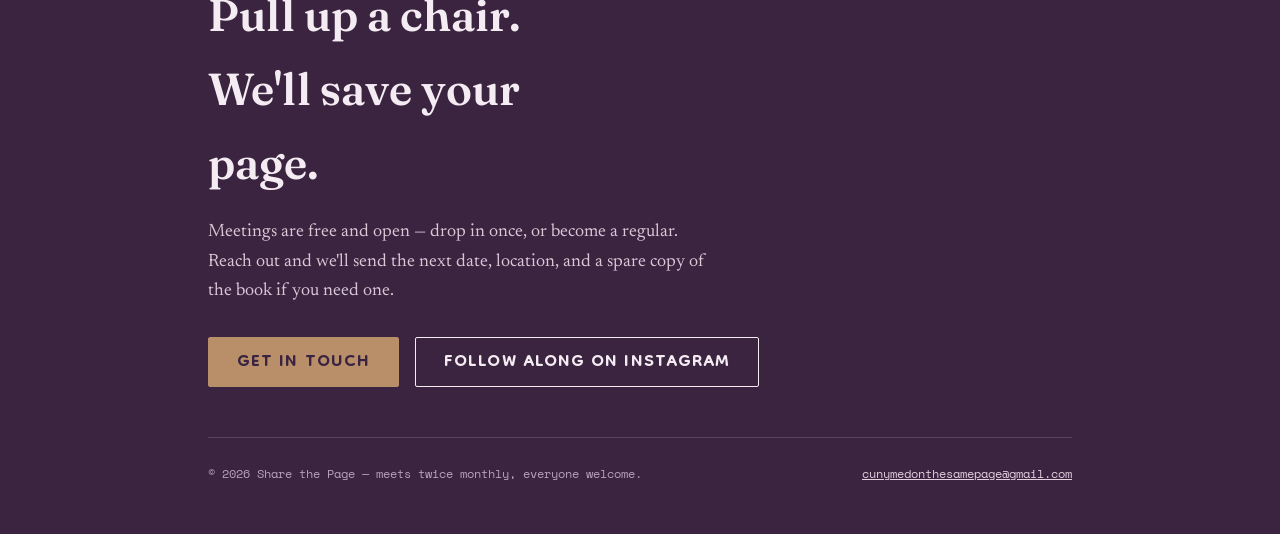
==== commit 5fe3cdad: "Add files via upload" ====
--- a/index.html
+++ b/index.html
@@ -6,7 +6,7 @@
 <title>Share the Page — A literacy-first reading circle</title>
 <link rel="preconnect" href="https://fonts.googleapis.com">
 <link rel="preconnect" href="https://fonts.gstatic.com" crossorigin>
-<link href="https://fonts.googleapis.com/css2?family=Fraunces:ital,opsz,wght@0,9..144,400;0,9..144,600;0,9..144,700;1,9..144,500&family=Newsreader:ital,wght@0,400;0,500;1,400&family=Space+Mono:wght@400;700&family=Caveat:wght@500;700&family=Lovers+Quarrel&display=swap" rel="stylesheet">
+<link href="https://fonts.googleapis.com/css2?family=Fraunces:ital,opsz,wght@0,9..144,400;0,9..144,600;0,9..144,700;1,9..144,500&family=Newsreader:ital,wght@0,400;0,500;1,400&family=Space+Mono:wght@400;700&family=Caveat:wght@500;700&family=Lovers+Quarrel&family=Henny+Penny&family=Mountains+of+Christmas:wght@400;700&family=Tangerine:wght@400;700&family=Dongle:wght@400;700&family=Life+Savers:wght@400;700&family=Ingrid+Darling&display=swap" rel="stylesheet">
 <link rel="stylesheet" href="styles.css">
 </head>
 <body class="paper-texture">
@@ -18,6 +18,7 @@
       <a href="index.html" class="active">Home</a>
       <a href="about.html">About</a>
       <a href="meetings.html">Meetings</a>
+      <a href="events.html">Events</a>
       <a href="contact.html">Contact</a>
     </nav>
     <button class="menu-btn" id="menuBtn" aria-label="Open menu" aria-expanded="false">
@@ -28,6 +29,7 @@
       <a href="index.html" class="active">Home</a>
       <a href="about.html">About</a>
       <a href="meetings.html">Meetings</a>
+      <a href="events.html">Events</a>
       <a href="contact.html">Contact</a>
   </div>
   <div class="dot-strip"></div>
@@ -37,7 +39,7 @@
   <div class="wrap">
     <span class="eyebrow"><span class="spark">✦</span> A reading circle, built for real readers</span>
     <h1>Every reader belongs at <em>this</em> table.</h1>
-    <p class="lede">Share the Page is the founding chapter of On the Same Page — a reading circle built around literacy, not literary credentials. No pressure to have finished the book, no judgment on how fast you read, and no such thing as a wrong question.</p>
+    <p class="lede">Share the Page is the nonprofit behind On the Same Page, our network of reading circles built around literacy, not literary credentials. No pressure to have finished the book, no judgment on how fast you read, and no such thing as a wrong question.</p>
     <div class="cta-row">
       <a href="contact.html" class="btn primary">Join the next meeting</a>
       <a href="about.html" class="btn ghost">What we're about</a>
@@ -71,6 +73,7 @@
     <div>
       <h2>Reading isn't an assignment here. It's something to look forward to.</h2>
       <p>College trades the books that used to fuel our imaginations for dense academic texts — and that shift quietly pushes a lot of people away from reading for pleasure. On the Same Page exists to reverse that, one chapter, one book, one conversation at a time.</p>
+      <p>Share the Page is the nonprofit, and On the Same Page represents its branches — the reading circles bringing back the joy of reading. Share the Page carries that mission into the wider community, through events like our book fair and the push to build libraries in literary deserts.</p>
       <div class="framework">
         <div class="framework-card">
           <h3>Mirrors</h3>
@@ -99,15 +102,20 @@
       <span class="label">Beyond the club</span>
     </div>
     <div>
-      <h2>Building libraries in literary deserts</h2>
-      <p>On the Same Page is working toward nonprofit status to fund physical libraries in communities where access to books is limited. Every chapter's fundraising contributes to the same goal.</p>
+      <h2>Scholastic Community Book Fair</h2>
+      <p>Join us on the City College campus for a community book fair — open to all community members and their kids. Come browse, bring the family, and help us get more books into more hands.</p>
       <div class="fund">
-        <div class="fund-top">
-          <span>Toward our first community library</span>
-          <strong>$0 of $25,000</strong>
+        <div class="bf">
+          <div class="bf-when"><span class="bf-date">Nov 16</span><span class="bf-time">3–8 PM</span></div>
+          <div class="bf-where">
+            <strong>NAC Ballroom, City College campus</strong>
+            <span><a href="https://ccny.cuny.edu/" target="_blank" rel="noopener">160 Convent Avenue, New York, NY 10031</a></span>
+            <span class="bf-open">Open to all community members and their kids — drop in any time.</span>
+          </div>
         </div>
-        <div class="fund-track"><div class="fund-fill" style="width:0%;"></div></div>
-        <p class="fund-note">Illustrative goal — fundraising is just getting started.</p>
+        <div class="cta-row">
+          <a href="contact.html" class="btn primary">Ask us about it</a>
+        </div>
       </div>
     </div>
   </div>
@@ -124,9 +132,9 @@
       <div class="book-card">
         <div class="spine"></div>
         <div>
-          <span class="meta">Chapters 1–4 · Discussion Aug 6</span>
-          <h3>The Alchemist</h3>
-          <p>A short, plain-spoken story about a shepherd chasing a recurring dream — chosen because it reads easily out loud and gives everyone plenty to talk about.</p>
+          <span class="meta">Essay · Discussion Nov 26</span>
+          <h3>Medicine and Colonialism</h3>
+          <p>An essay by Frantz Fanon on how medicine and the figure of the doctor operated under colonial rule in Algeria — a short, challenging read that gives everyone plenty to talk about together.</p>
         </div>
       </div>
       <div class="cta-row" style="margin-top:28px;">
--- a/styles.css
+++ b/styles.css
@@ -723,3 +723,67 @@
   .menu-btn{ display:flex; }
   .mobile-menu.open{ display:flex; }
 }
+
+/* DEMO: Mountains of Christmas */
+nav.links a, .mobile-menu a{font-family:'Mountains of Christmas',cursive; font-weight:700; font-size:1.2rem; letter-spacing:0.01em;}
+.mobile-menu a{font-size:1.3rem;}
+.hero .eyebrow{font-family:'Mountains of Christmas',cursive; font-weight:700; font-size:1.35rem; letter-spacing:0.03em;}
+.book-card .meta, .schedule .row span:first-child{font-family:'Mountains of Christmas',cursive; font-weight:700; font-size:1.15rem; letter-spacing:0.02em;}
+.schedule .row span:first-child{color:var(--plum);}
+.book-card .meta{font-family:'Tangerine',cursive; font-weight:700; font-size:1.7rem; letter-spacing:0.01em; text-transform:none;}
+.fund .schedule{margin-top:6px;}
+.fund .schedule .row span:last-child{text-align:right;}
+.fund .cta-row{margin-top:22px;}
+/* Dongle: lower buttons */
+.chapter .cta-row .btn[href="about.html"], .chapter .cta-row .btn[href="meetings.html"], .fund .cta-row .btn{font-family:'Dongle',sans-serif; font-weight:700; font-size:1.7rem; letter-spacing:0.04em; line-height:1.1; padding:10px 28px 8px;}
+/* Book fair details */
+.bf{display:grid; grid-template-columns:auto 1fr; gap:10px 36px; align-items:center;}
+.bf-when{text-align:center; min-width:130px;}
+.bf-date{display:block; font-family:'Mountains of Christmas',cursive; font-weight:700; font-size:3.4rem; line-height:1; color:var(--plum);}
+.bf-time{display:block; font-family:'Mountains of Christmas',cursive; font-weight:700; font-size:1.7rem; line-height:1.2; color:var(--ink); margin-top:4px;}
+.bf-where{display:flex; flex-direction:column; gap:3px; color:var(--ink-soft);}
+.bf-where strong{font-family:'Fraunces',serif; font-weight:600; font-size:1.3rem; color:var(--ink); line-height:1.25;}
+.bf-where a{color:var(--plum);}
+.bf-open{margin-top:8px; font-style:italic; color:var(--ink);}
+@media (max-width:600px){ .bf{grid-template-columns:1fr; gap:14px;} .bf-when{text-align:left;} }
+/* Dongle: hero eyebrow + hero buttons */
+.hero .eyebrow{font-family:'Dongle',sans-serif; font-weight:700; font-size:2rem; letter-spacing:0.04em; line-height:1;}
+.hero .cta-row .btn{font-family:'Dongle',sans-serif; font-weight:700; font-size:1.7rem; letter-spacing:0.04em; line-height:1.1; padding:10px 28px 8px;}
+/* Life Savers: member credit, section labels, lower buttons */
+.fold-card cite{font-family:'Life Savers',cursive; font-weight:700; font-size:0.95rem; letter-spacing:0.01em;}
+.margin-col .label{font-family:'Life Savers',cursive; font-weight:700; font-size:1rem; letter-spacing:0.04em;}
+.join .cta-row .btn{font-family:'Life Savers',cursive; font-weight:700; font-size:0.9rem; letter-spacing:0.02em;}
+
+/* FINAL: all buttons Dongle; all numbered section labels Life Savers */
+.btn{font-family:'Dongle',sans-serif !important; font-weight:700 !important; font-size:1.7rem !important; letter-spacing:0.04em !important; line-height:1.1 !important; padding:10px 28px 8px !important;}
+.margin-col .label{font-family:'Life Savers',cursive !important; font-weight:700 !important; font-size:1rem !important; letter-spacing:0.04em !important; text-transform:uppercase !important;}
+
+/* BRAND */
+.brand{font-family:'Ingrid Darling',cursive !important; font-style:normal !important; font-weight:400 !important; font-size:2.9rem !important; letter-spacing:0.01em !important; line-height:1 !important; color:var(--plum-deep) !important;}
+.brand .fold{background:var(--plum) !important;}
+@media (max-width:480px){ .brand{font-size:2.3rem !important;} }
+
+/* NAV: sentence case, smaller than the brand */
+nav.links a{text-transform:none !important; font-size:1.05rem !important; letter-spacing:0.01em !important;}
+.mobile-menu a{text-transform:none !important; font-size:1.15rem !important; letter-spacing:0.01em !important;}
+
+/* About page: small labels in Newsreader */
+.fund-top span{font-family:'Newsreader', serif; font-size:1.05rem; text-transform:none; letter-spacing:0;}
+.voice .who{font-family:'Newsreader', serif; font-size:1rem; text-transform:none; letter-spacing:0;}
+
+/* Events page */
+.ev{display:grid; grid-template-columns:minmax(220px,340px) 1fr; gap:40px; align-items:start; margin-top:8px;}
+.ev img{width:100%; height:auto; display:block; border:1px solid var(--rule); box-shadow:0 10px 28px rgba(0,0,0,0.12);}
+.ev-details{display:flex; flex-direction:column; gap:22px;}
+.bf{display:grid; grid-template-columns:auto 1fr; gap:10px 36px; align-items:center;}
+.bf-when{text-align:center; min-width:130px;}
+.bf-date{display:block; font-family:'Mountains of Christmas',cursive; font-weight:700; font-size:3.4rem; line-height:1; color:var(--plum);}
+.bf-time{display:block; font-family:'Mountains of Christmas',cursive; font-weight:700; font-size:1.7rem; line-height:1.2; color:var(--ink); margin-top:4px;}
+.bf-where{display:flex; flex-direction:column; gap:3px; color:var(--ink-soft);}
+.bf-where strong{font-family:'Fraunces',serif; font-weight:600; font-size:1.3rem; color:var(--ink); line-height:1.25;}
+.bf-where a{color:var(--plum);}
+.chips{display:flex; flex-wrap:wrap; gap:10px; margin:0; padding:0; list-style:none;}
+.chips li{border:1px solid var(--rule); background:var(--paper); padding:6px 16px; border-radius:999px; font-size:0.95rem; color:var(--ink);}
+.ev-presented{margin:0; font-style:italic; color:var(--ink-soft);}
+.ev-btn{font-family:'Dongle',sans-serif; font-weight:700; font-size:1.7rem; letter-spacing:0.04em; line-height:1.1; padding:10px 28px 8px;}
+@media (max-width:700px){ .ev{grid-template-columns:1fr;} .bf{grid-template-columns:1fr; gap:14px;} .bf-when{text-align:left;} }
